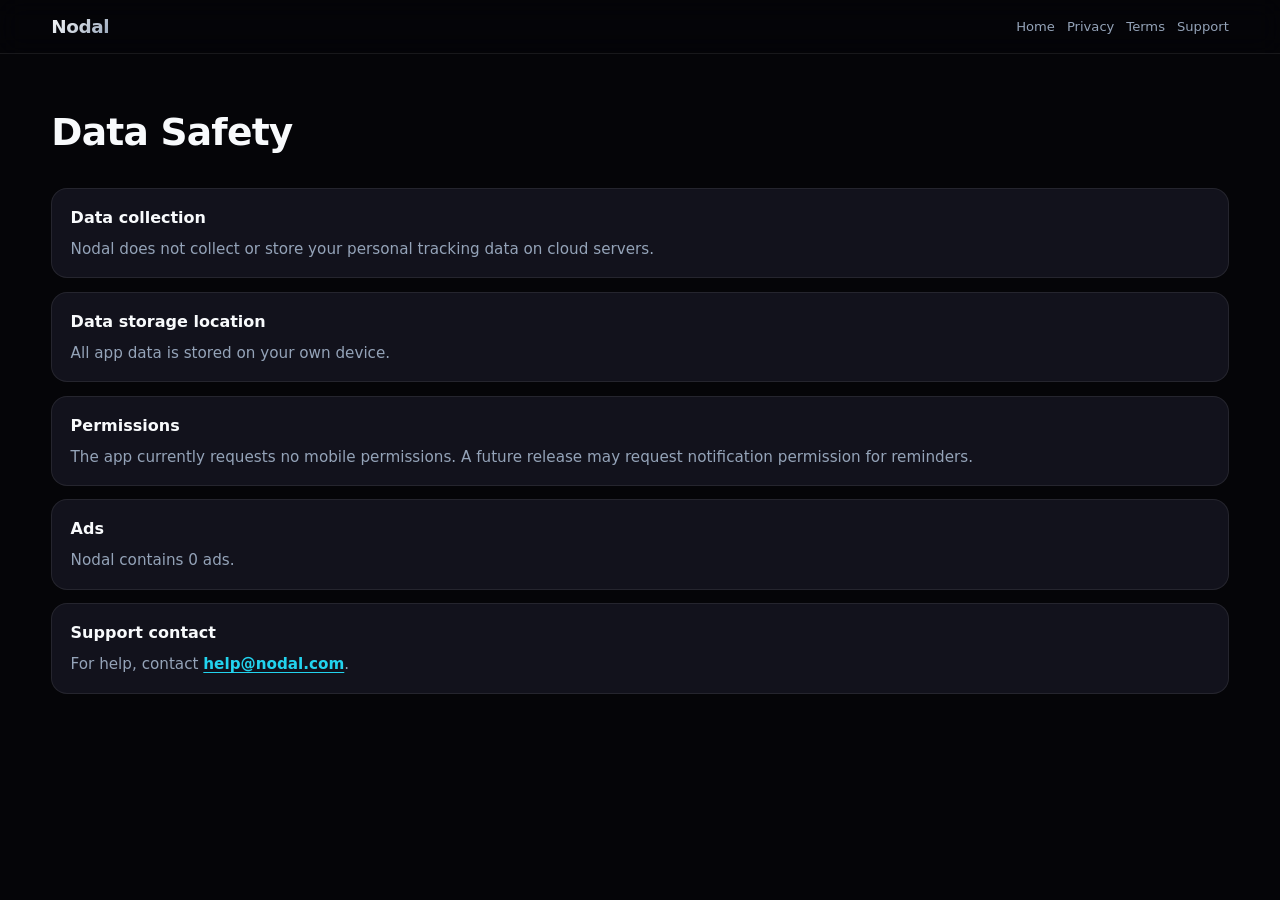
==== data-safety.html @ 2a35434c "Initial commit: Nodal marketing site for GitHub Pages Made-with: Cursor" ====
<!doctype html>
<html lang="en">
<head>
  <meta charset="UTF-8" />
  <meta name="viewport" content="width=device-width, initial-scale=1.0" />
  <title>Data Safety - Nodal</title>
  <link rel="stylesheet" href="styles.css" />
</head>
<body>
  <header class="topbar">
    <div class="container row between center">
      <div class="brand">Nodal</div>
      <nav class="nav small">
        <a href="index.html">Home</a>
        <a href="privacy-policy.html">Privacy</a>
        <a href="terms.html">Terms</a>
        <a href="support.html">Support</a>
      </nav>
    </div>
  </header>

  <main class="container legal">
    <h1>Data Safety</h1>
    <article>
      <h3>Data collection</h3>
      <p>Nodal does not collect or store your personal tracking data on cloud servers.</p>
    </article>
    <article>
      <h3>Data storage location</h3>
      <p>All app data is stored on your own device.</p>
    </article>
    <article>
      <h3>Permissions</h3>
      <p>The app currently requests no mobile permissions. A future release may request notification permission for reminders.</p>
    </article>
    <article>
      <h3>Ads</h3>
      <p>Nodal contains 0 ads.</p>
    </article>
    <article>
      <h3>Support contact</h3>
      <p>For help, contact <a class="text-link" href="mailto:help@nodal.com">help@nodal.com</a>.</p>
    </article>
  </main>
</body>
</html>
---- styles.css ----
/* Nodal marketing site - dark, colorful, static-only for fast loads (no web fonts) */
:root {
  --bg: #050508;
  --bg-elevated: #0c0c12;
  --surface: #12121c;
  --surface-2: #181824;
  --border: rgba(255, 255, 255, 0.08);
  --text: #f8fafc;
  --muted: #94a3b8;
  --lime: #c8f542;
  --mint: #34d399;
  --cyan: #22d3ee;
  --coral: #fb7185;
  --violet: #a78bfa;
  --pink: #f472b6;
  --sky: #38bdf8;
  --amber: #fbbf24;
  --radius-lg: 22px;
  --radius-md: 16px;
  --shadow-glow-lime: 0 0 60px rgba(200, 245, 66, 0.18);
  --shadow-glow-cyan: 0 0 50px rgba(34, 211, 238, 0.15);
}

*,
*::before,
*::after {
  box-sizing: border-box;
}

html {
  scroll-behavior: smooth;
}

body {
  margin: 0;
  font-family: ui-sans-serif, system-ui, -apple-system, BlinkMacSystemFont, "Segoe UI", Roboto, "Helvetica Neue", Arial, sans-serif;
  color: var(--text);
  background: var(--bg);
  line-height: 1.6;
  -webkit-font-smoothing: antialiased;
}

a {
  color: inherit;
  text-decoration: none;
}

img {
  max-width: 100%;
  height: auto;
  vertical-align: middle;
}

.container {
  width: min(1180px, 92%);
  margin: 0 auto;
}

.row {
  display: flex;
}
.between {
  justify-content: space-between;
}
.center {
  align-items: center;
}
.wrap {
  flex-wrap: wrap;
}

/* Ambient background (CSS only - GPU-friendly) */
.page-bg {
  position: fixed;
  inset: 0;
  z-index: -1;
  pointer-events: none;
  background:
    radial-gradient(ellipse 80% 50% at 10% -10%, rgba(167, 139, 250, 0.22), transparent 50%),
    radial-gradient(ellipse 60% 40% at 90% 10%, rgba(34, 211, 238, 0.14), transparent 45%),
    radial-gradient(ellipse 50% 35% at 50% 100%, rgba(200, 245, 66, 0.1), transparent 50%),
    var(--bg);
}

.topbar {
  position: sticky;
  top: 0;
  z-index: 50;
  background: rgba(5, 5, 8, 0.78);
  backdrop-filter: saturate(140%) blur(12px);
  -webkit-backdrop-filter: saturate(140%) blur(12px);
  border-bottom: 1px solid var(--border);
}
.topbar .container {
  padding: 0.75rem 0;
}
.brand {
  font-weight: 800;
  font-size: 1.15rem;
  letter-spacing: -0.02em;
  background: linear-gradient(135deg, #fff 0%, var(--muted) 100%);
  -webkit-background-clip: text;
  background-clip: text;
  color: transparent;
}
.nav {
  display: flex;
  gap: 1.1rem;
  font-size: 0.9rem;
  flex-wrap: wrap;
}
.nav a {
  color: var(--muted);
  transition: color 0.15s ease;
}
.nav a:hover {
  color: var(--text);
}
.nav.small {
  gap: 0.75rem;
  font-size: 0.82rem;
}

.badge {
  display: inline-block;
  background: linear-gradient(135deg, var(--violet), var(--cyan));
  color: #050508;
  border-radius: 999px;
  font-size: 0.72rem;
  font-weight: 700;
  text-transform: uppercase;
  letter-spacing: 0.06em;
  padding: 0.35rem 0.75rem;
}

.hero {
  padding: 3.5rem 0 2rem;
}
.hero-grid {
  display: grid;
  grid-template-columns: 1.05fr 0.95fr;
  gap: clamp(1.5rem, 4vw, 3rem);
  align-items: center;
}

.hero-copy h1 {
  font-size: clamp(2.1rem, 4.5vw, 3.5rem);
  line-height: 1.08;
  margin: 0.6rem 0 1rem;
  letter-spacing: -0.03em;
}

.lead {
  font-size: 1.08rem;
  max-width: 36rem;
  color: var(--muted);
  margin: 0;
}

.muted {
  color: var(--muted);
  margin: 0;
}

.tagline {
  font-size: 0.95rem;
  color: var(--muted);
  margin: 0.35rem 0 0;
}

.cta-row {
  display: flex;
  gap: 0.75rem;
  margin-top: 1.5rem;
  flex-wrap: wrap;
}

.btn {
  display: inline-flex;
  align-items: center;
  justify-content: center;
  border-radius: 999px;
  padding: 0.72rem 1.35rem;
  font-weight: 700;
  font-size: 0.92rem;
  border: 1px solid transparent;
  transition: transform 0.15s ease, box-shadow 0.15s ease, background 0.15s ease;
}
.btn:active {
  transform: scale(0.98);
}

.btn.primary {
  background: linear-gradient(135deg, var(--lime), var(--mint));
  color: #052e16;
  box-shadow: var(--shadow-glow-lime);
}
.btn.primary:hover {
  box-shadow: 0 0 40px rgba(200, 245, 66, 0.35);
}

.btn.ghost {
  background: var(--surface);
  color: var(--text);
  border-color: var(--border);
}
.btn.ghost:hover {
  border-color: rgba(255, 255, 255, 0.18);
}

.pill-row {
  display: flex;
  flex-wrap: wrap;
  gap: 0.5rem;
  margin-top: 1.25rem;
}
.pill {
  font-size: 0.78rem;
  font-weight: 600;
  padding: 0.35rem 0.75rem;
  border-radius: 999px;
  background: var(--surface-2);
  border: 1px solid var(--border);
  color: var(--muted);
}

.hero-visual {
  position: relative;
  display: flex;
  justify-content: center;
  align-items: center;
}

.hero-glow {
  position: absolute;
  width: min(340px, 70vw);
  height: min(340px, 70vw);
  border-radius: 50%;
  background: radial-gradient(circle, rgba(200, 245, 66, 0.25) 0%, transparent 65%);
  filter: blur(4px);
  z-index: 0;
}

.phone-wrap {
  position: relative;
  z-index: 1;
  border-radius: 32px;
  padding: 10px;
  background: linear-gradient(160deg, rgba(255, 255, 255, 0.12) 0%, rgba(255, 255, 255, 0.02) 40%, rgba(0, 0, 0, 0.4) 100%);
  border: 1px solid rgba(255, 255, 255, 0.12);
  box-shadow:
    0 40px 100px rgba(0, 0, 0, 0.55),
    0 0 0 1px rgba(0, 0, 0, 0.5) inset;
}

.phone-wrap img {
  display: block;
  width: min(300px, 52vw);
  border-radius: 24px;
  box-shadow: 0 20px 50px rgba(0, 0, 0, 0.45);
}

.rating-strip {
  margin-top: 1rem;
  display: flex;
  align-items: center;
  gap: 0.5rem;
  flex-wrap: wrap;
  font-size: 0.88rem;
  color: var(--muted);
}
.stars {
  color: var(--amber);
  letter-spacing: 0.05em;
}

.section-head {
  text-align: center;
  max-width: 40rem;
  margin: 0 auto 2.25rem;
}
.section-head h2 {
  margin: 0 0 0.5rem;
  font-size: clamp(1.65rem, 3vw, 2.25rem);
  letter-spacing: -0.02em;
}
.section-head p {
  margin: 0;
  color: var(--muted);
}

.section {
  padding: 3.5rem 0;
}
.section.alt {
  background: linear-gradient(180deg, transparent, rgba(24, 24, 36, 0.45), transparent);
}

/* Feature gallery: full-width panels (Home, Notes) + Tasks + rail (Habits, Money, Mood) */
.bento-features {
  display: flex;
  flex-direction: column;
  gap: 1rem;
}

.bento-split {
  display: grid;
  grid-template-columns: minmax(0, 1.72fr) minmax(272px, 1fr);
  gap: 1rem;
  align-items: start;
}

.bento-rail {
  display: flex;
  flex-direction: column;
  gap: 1rem;
  min-width: 0;
}

.bento-rail .bento-card {
  width: 100%;
}

.bento-home {
  width: 100%;
}

.bento-card {
  background: var(--surface);
  border: 1px solid var(--border);
  border-radius: var(--radius-lg);
  padding: 1rem;
  overflow: hidden;
  transition: border-color 0.2s ease, transform 0.2s ease;
  content-visibility: auto;
  contain-intrinsic-size: 420px;
}
.bento-card:hover {
  border-color: rgba(255, 255, 255, 0.16);
  transform: translateY(-2px);
}

.bento-card .shot {
  border-radius: var(--radius-md);
  overflow: hidden;
  background: #000;
  margin-bottom: 0.85rem;
  aspect-ratio: 10 / 19;
  display: flex;
  align-items: center;
  justify-content: center;
}
.bento-card .shot-landscape {
  aspect-ratio: 1024 / 861;
}
/* Natural image height - no fixed aspect box (e.g. Habits tile) */
.bento-card .shot-fit {
  aspect-ratio: auto;
  height: auto;
  min-height: 0;
  align-items: flex-start;
}
.bento-card .shot img {
  width: 100%;
  height: 100%;
  object-fit: cover;
  object-position: top center;
}
.bento-card .shot-landscape img {
  object-fit: contain;
  object-position: center;
}
/* Higher specificity than `.shot img` so height follows the image */
.bento-card .shot.shot-fit img {
  width: 100%;
  height: auto;
  max-height: none;
  object-fit: contain;
  object-position: top center;
  display: block;
}

.bento-card .shot-wide {
  aspect-ratio: auto;
  min-height: 260px;
  max-height: min(52vh, 520px);
}
.bento-card .shot-wide img {
  width: auto;
  max-width: 100%;
  height: min(52vh, 520px);
  margin: 0 auto;
  object-fit: contain;
  object-position: center;
}

.faq-strong {
  color: var(--text);
}

.bento-card h3 {
  margin: 0 0 0.25rem;
  font-size: 1.05rem;
}
.bento-card p {
  margin: 0;
  font-size: 0.88rem;
  color: var(--muted);
}

.accent-lime {
  box-shadow: var(--shadow-glow-lime);
}
.accent-mint .shot {
  box-shadow: 0 0 44px rgba(52, 211, 153, 0.18);
}
.accent-cyan {
  box-shadow: var(--shadow-glow-cyan);
}
.accent-sky .shot {
  box-shadow: 0 0 40px rgba(56, 189, 248, 0.12);
}
.accent-coral .shot {
  box-shadow: 0 0 40px rgba(251, 113, 133, 0.12);
}
.accent-violet .shot {
  box-shadow: 0 0 40px rgba(167, 139, 250, 0.12);
}
.accent-amber .shot {
  box-shadow: 0 0 40px rgba(251, 191, 36, 0.1);
}

.trust {
  display: grid;
  grid-template-columns: repeat(2, 1fr);
  gap: 1rem;
}
.trust-card {
  background: var(--surface);
  border: 1px solid var(--border);
  border-radius: var(--radius-lg);
  padding: 1.35rem;
}
.trust-card.stat {
  text-align: center;
  background: linear-gradient(145deg, var(--surface), var(--surface-2));
}
.trust-card .big {
  font-size: 2.5rem;
  font-weight: 800;
  margin: 0.25rem 0;
  background: linear-gradient(135deg, var(--lime), var(--cyan));
  -webkit-background-clip: text;
  background-clip: text;
  color: transparent;
}
.trust-card .small-title {
  color: var(--muted);
  text-transform: uppercase;
  letter-spacing: 0.06em;
  font-size: 0.75rem;
  margin: 0;
}
.trust-card ul {
  margin: 0;
  padding-left: 1.1rem;
  color: var(--muted);
  font-size: 0.92rem;
}
.trust-card h3 {
  margin-top: 0;
}
.trust-card .name {
  color: var(--text);
  font-weight: 600;
}

.section.cta .row-cta {
  gap: 1.25rem;
}
.footer .row-footer {
  gap: 0.75rem;
}
.footer p {
  margin: 0;
}

.faq-list {
  display: grid;
  gap: 0.65rem;
  max-width: 720px;
  margin: 0 auto;
}
details {
  background: var(--surface);
  border: 1px solid var(--border);
  border-radius: var(--radius-md);
  padding: 0.85rem 1rem;
}
details summary {
  cursor: pointer;
  font-weight: 700;
  list-style: none;
}
details summary::-webkit-details-marker {
  display: none;
}
details p {
  margin: 0.65rem 0 0;
  color: var(--muted);
  font-size: 0.92rem;
}

.section.cta {
  padding: 3rem 0;
  background: linear-gradient(135deg, rgba(200, 245, 66, 0.12), rgba(34, 211, 238, 0.08));
  border-top: 1px solid var(--border);
  border-bottom: 1px solid var(--border);
}
.section.cta h2 {
  margin: 0 0 0.35rem;
}
.section.cta p {
  margin: 0;
  color: var(--muted);
}
.section.cta .btn.primary {
  flex-shrink: 0;
}

.footer {
  border-top: 1px solid var(--border);
  background: var(--bg-elevated);
  padding: 1.35rem 0;
  font-size: 0.88rem;
  color: var(--muted);
}

.text-link {
  color: var(--cyan);
  font-weight: 600;
  text-decoration: underline;
  text-underline-offset: 3px;
}

/* Legal pages */
.legal {
  padding: 3rem 0 4rem;
}
.legal h1 {
  margin-top: 0;
  font-size: clamp(1.75rem, 3vw, 2.35rem);
  letter-spacing: -0.02em;
}
.legal article {
  background: var(--surface);
  border: 1px solid var(--border);
  border-radius: var(--radius-md);
  padding: 1rem 1.15rem;
  margin: 0.85rem 0;
}
.legal article h3 {
  margin: 0 0 0.4rem;
  font-size: 1rem;
}
.legal article p {
  margin: 0;
  color: var(--muted);
  font-size: 0.95rem;
}

@media (max-width: 960px) {
  .hero-grid {
    grid-template-columns: 1fr;
    text-align: center;
  }
  .lead,
  .tagline {
    margin-left: auto;
    margin-right: auto;
  }
  .cta-row,
  .pill-row,
  .rating-strip {
    justify-content: center;
  }
  .bento-split {
    grid-template-columns: 1fr;
  }
  .trust {
    grid-template-columns: 1fr;
  }
}

@media (prefers-reduced-motion: reduce) {
  html {
    scroll-behavior: auto;
  }
  .btn,
  .bento-card {
    transition: none;
  }
}
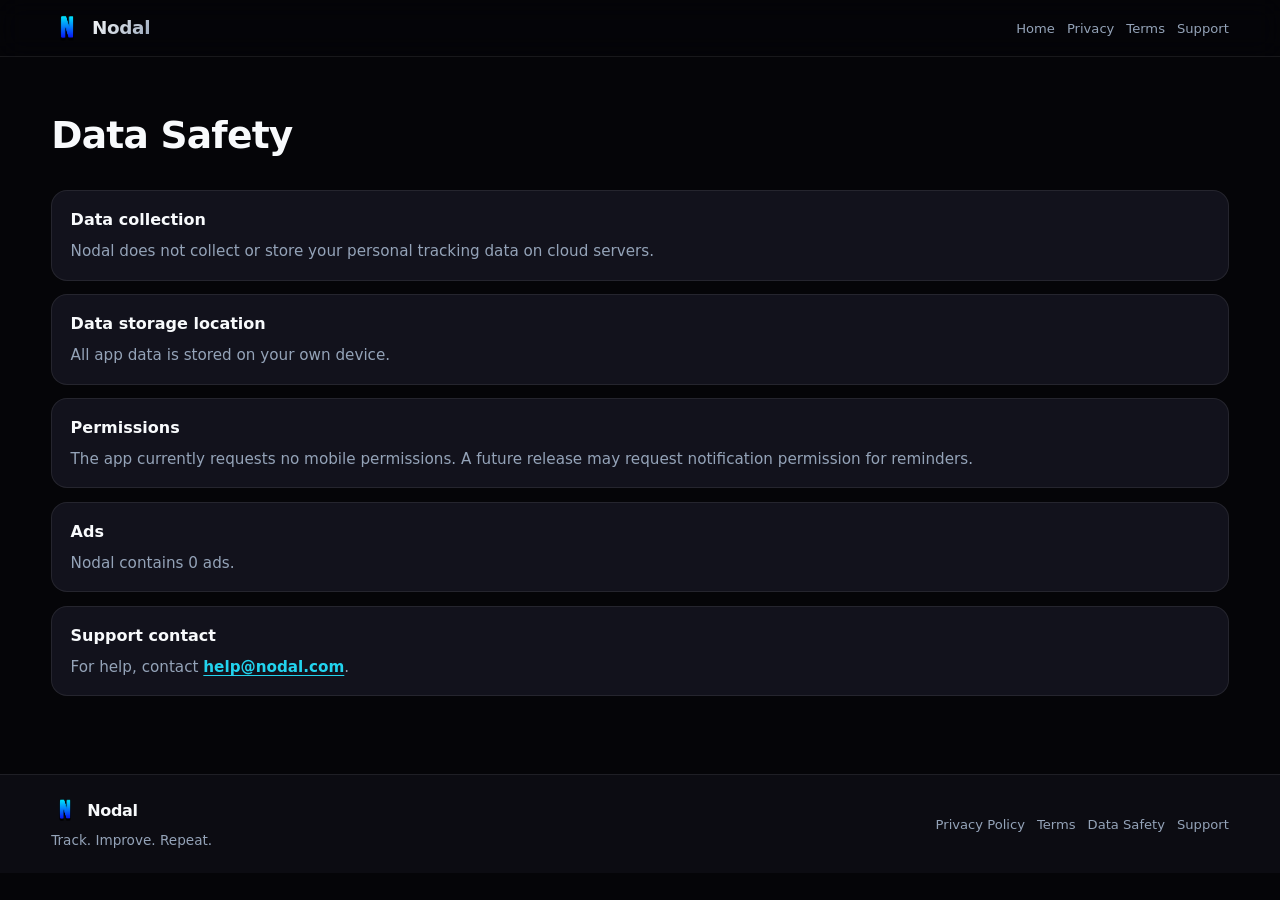
==== commit b69afc7b: "Add Nodal icon as favicon, header logo, and footer mark Made-with: Cursor" ====
--- a/data-safety.html
+++ b/data-safety.html
@@ -3,13 +3,19 @@
 <head>
   <meta charset="UTF-8" />
   <meta name="viewport" content="width=device-width, initial-scale=1.0" />
+  <meta name="theme-color" content="#050508" />
   <title>Data Safety - Nodal</title>
+  <link rel="icon" type="image/png" href="images/nodal-icon.png" sizes="32x32" />
+  <link rel="apple-touch-icon" href="images/nodal-icon.png" />
   <link rel="stylesheet" href="styles.css" />
 </head>
 <body>
   <header class="topbar">
     <div class="container row between center">
-      <div class="brand">Nodal</div>
+      <a href="index.html" class="brand" aria-label="Nodal home">
+        <img src="images/nodal-icon.png" alt="" class="brand-logo" width="32" height="32" decoding="async" />
+        <span class="brand-text">Nodal</span>
+      </a>
       <nav class="nav small">
         <a href="index.html">Home</a>
         <a href="privacy-policy.html">Privacy</a>
@@ -42,5 +48,23 @@
       <p>For help, contact <a class="text-link" href="mailto:help@nodal.com">help@nodal.com</a>.</p>
     </article>
   </main>
+
+  <footer class="footer">
+    <div class="container row between center wrap row-footer">
+      <div class="footer-lead">
+        <a href="index.html" class="footer-brand" aria-label="Nodal home">
+          <img src="images/nodal-icon.png" alt="" class="footer-brand-logo" width="28" height="28" decoding="async" />
+          <span class="footer-brand-name">Nodal</span>
+        </a>
+        <p class="footer-tagline">Track. Improve. Repeat.</p>
+      </div>
+      <nav class="nav small" aria-label="Footer">
+        <a href="privacy-policy.html">Privacy Policy</a>
+        <a href="terms.html">Terms</a>
+        <a href="data-safety.html">Data Safety</a>
+        <a href="support.html">Support</a>
+      </nav>
+    </div>
+  </footer>
 </body>
 </html>
--- a/styles.css
+++ b/styles.css
@@ -95,6 +95,23 @@
   padding: 0.75rem 0;
 }
 .brand {
+  display: inline-flex;
+  align-items: center;
+  gap: 0.55rem;
+  text-decoration: none;
+  color: inherit;
+}
+.brand:hover .brand-text {
+  opacity: 0.9;
+}
+.brand-logo {
+  width: 32px;
+  height: 32px;
+  flex-shrink: 0;
+  object-fit: contain;
+  display: block;
+}
+.brand-text {
   font-weight: 800;
   font-size: 1.15rem;
   letter-spacing: -0.02em;
@@ -483,6 +500,37 @@
 }
 .footer p {
   margin: 0;
+}
+.footer-lead {
+  display: flex;
+  flex-direction: column;
+  gap: 0.35rem;
+}
+.footer-brand {
+  display: inline-flex;
+  align-items: center;
+  gap: 0.5rem;
+  text-decoration: none;
+  color: var(--text);
+}
+.footer-brand:hover {
+  opacity: 0.9;
+}
+.footer-brand-logo {
+  width: 28px;
+  height: 28px;
+  object-fit: contain;
+  display: block;
+}
+.footer-brand-name {
+  font-weight: 800;
+  font-size: 1rem;
+  letter-spacing: -0.02em;
+}
+.footer-tagline {
+  margin: 0;
+  font-size: 0.85rem;
+  color: var(--muted);
 }
 
 .faq-list {
